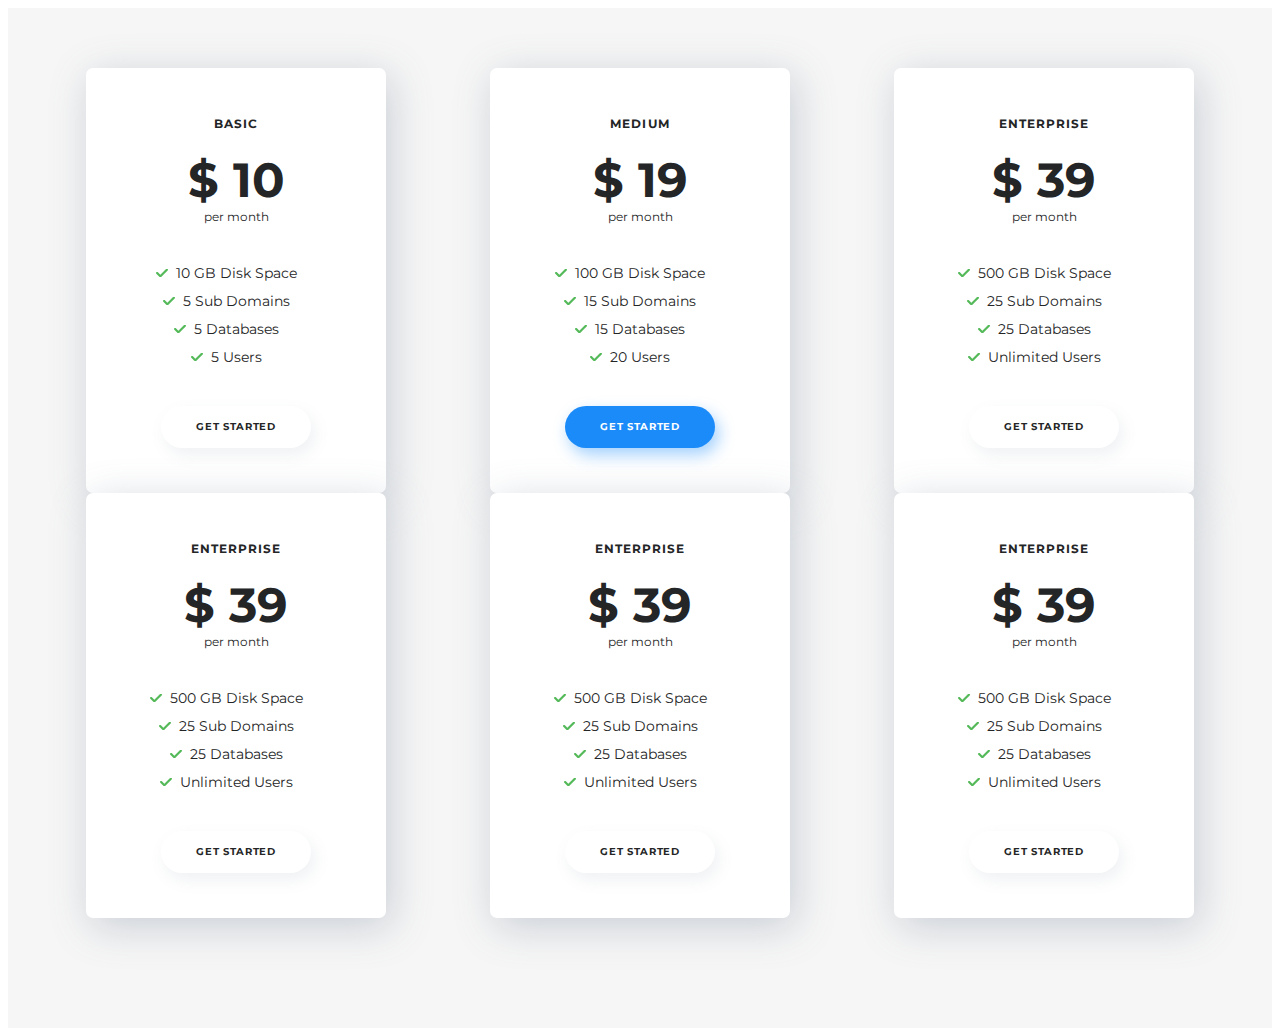
==== index.html @ 46572eea "Rename filc.html to index.html" ====
<!DOCTYPE html>
<html>
  <head>
    <!--the must have tags-->
    <meta charset="utf-8">
    <meta name="viewport" content="width=device-width">
    <!--the must have assets-->
    <link rel="stylesheet" href="https://maxcdn.bootstrapcdn.com/bootstrap/4.0.0-alpha.6/css/bootstrap.min.css" integrity="sha384-rwoIResjU2yc3z8GV/NPeZWAv56rSmLldC3R/AZzGRnGxQQKnKkoFVhFQhNUwEyJ" crossorigin="anonymous">
    <link rel="stylesheet" href="css/main.css">
    <script src="js/main.js" defer></script>
    <!--page title-->
    <title>Phoenix Startup UI Kit free version</title>
  </head>
  <body>
    <main class="page_wrapper">
      <!-- == START OF PRICES 02 ==-->
      <div class="prices prices--02">
        <div class="container-fluid">
           <div class="prices__items_box">
            <div class="prices__item prices__item--02 prices__item--accent--02">
              <h3 class="prices__item__title">basic</h3><span class="prices__item__price">$ 10</span><span class="prices__item__price_info">per month</span>
              <ul class="prices__item__features_list">
                <li class="prices__item__features_list__item">10 GB Disk Space</li>
                <li class="prices__item__features_list__item">5 Sub Domains</li>
                <li class="prices__item__features_list__item">5 Databases</li>
                <li class="prices__item__features_list__item">5 Users</li>
              </ul><a href="#" class="button button--white button--gray-shadow">get started</a>
            </div>
            <div class="prices__item prices__item--02 prices__item--accent--02">
              <h3 class="prices__item__title">medium</h3><span class="prices__item__price">$ 19</span><span class="prices__item__price_info">per month</span>
              <ul class="prices__item__features_list">
                <li class="prices__item__features_list__item">100 GB Disk Space</li>
                <li class="prices__item__features_list__item">15 Sub Domains</li>
                <li class="prices__item__features_list__item">15 Databases</li>
                <li class="prices__item__features_list__item">20 Users</li>
              </ul><a href="#" class="button button--blue button--blue-shadow">get started</a>
            </div>
            <div class="prices__item prices__item--02 prices__item--accent--02">
              <h3 class="prices__item__title">enterprise</h3><span class="prices__item__price">$ 39</span><span class="prices__item__price_info">per month</span>
              <ul class="prices__item__features_list">
                <li class="prices__item__features_list__item">500 GB Disk Space</li>
                <li class="prices__item__features_list__item">25 Sub Domains</li>
                <li class="prices__item__features_list__item">25 Databases</li>
                <li class="prices__item__features_list__item">Unlimited Users</li>
              </ul><a href="#" class="button button--white button--gray-shadow">get started</a>
            </div>

        <div class="prices__item prices__item--02 prices__item--accent--02">
              <h3 class="prices__item__title">enterprise</h3><span class="prices__item__price">$ 39</span><span class="prices__item__price_info">per month</span>
              <ul class="prices__item__features_list">
                <li class="prices__item__features_list__item">500 GB Disk Space</li>
                <li class="prices__item__features_list__item">25 Sub Domains</li>
                <li class="prices__item__features_list__item">25 Databases</li>
                <li class="prices__item__features_list__item">Unlimited Users</li>
              </ul><a href="#" class="button button--white button--gray-shadow">get started</a>
            </div>


                    <div class="prices__item prices__item--02 prices__item--accent--02">
              <h3 class="prices__item__title">enterprise</h3><span class="prices__item__price">$ 39</span><span class="prices__item__price_info">per month</span>
              <ul class="prices__item__features_list">
                <li class="prices__item__features_list__item">500 GB Disk Space</li>
                <li class="prices__item__features_list__item">25 Sub Domains</li>
                <li class="prices__item__features_list__item">25 Databases</li>
                <li class="prices__item__features_list__item">Unlimited Users</li>
              </ul><a href="#" class="button button--white button--gray-shadow">get started</a>
            </div>

                    <div class="prices__item prices__item--02 prices__item--accent--02">
              <h3 class="prices__item__title">enterprise</h3><span class="prices__item__price">$ 39</span><span class="prices__item__price_info">per month</span>
              <ul class="prices__item__features_list">
                <li class="prices__item__features_list__item">500 GB Disk Space</li>
                <li class="prices__item__features_list__item">25 Sub Domains</li>
                <li class="prices__item__features_list__item">25 Databases</li>
                <li class="prices__item__features_list__item">Unlimited Users</li>
              </ul><a href="#" class="button button--white button--gray-shadow">get started</a>
            </div>

          </div>
        </div>
      </div>
      <!-- == END OF PRICES 02 ==-->
      <!-- ===== END OF: FREE VERSION COMPONENTS-->
      <!-- == START OF COVER COMPONENTS ==-->
      <!--include components/covers/01-->
      <!--include components/covers/02-->
      <!--include components/covers/03-->
      <!--include components/covers/05-->
      <!--include components/covers/06-->
      <!--include components/covers/07-->
      <!--include components/covers/08-->
      <!--include components/covers/09-->
      <!--include components/covers/11-->
      <!--include components/covers/12-->
      <!--include components/covers/13-->
      <!--include components/covers/14-->
      <!--include components/covers/15-->
      <!--include components/covers/17-->
      <!--include components/covers/18-->
      <!--include components/covers/19-->
      <!--include components/covers/20-->
      <!--include components/covers/21
      // == END OF COVER COMPONENTS ==
      // ____________________________
      // == START OF call_to_action COMPONENTS ==
      -->
      <!--include components/call_to_actions/01-->
      <!--include components/call_to_actions/02-->
      <!--include components/call_to_actions/03-->
      <!--include components/call_to_actions/04-->
      <!--include components/call_to_actions/05-->
      <!--include components/call_to_actions/06-->
      <!--include components/call_to_actions/08-->
      <!--include components/call_to_actions/09-->
      <!--include components/call_to_actions/10-->
      <!--include components/call_to_actions/11-->
      <!--include components/call_to_actions/12-->
      <!--include components/call_to_actions/13-->
      <!--include components/call_to_actions/14-->
      <!--include components/call_to_actions/15-->
      <!--include components/call_to_actions/16-->
      <!--include components/call_to_actions/17-->
      <!--include components/call_to_actions/18-->
      <!-- == END OF call_to_action COMPONENTS ==-->
      <!-- ____________________________-->
      <!-- == START OF FEATURES COMPONENTS ==-->
      <!--include components/features/01-->
      <!--include components/features/02-->
      <!--include components/features/03-->
      <!--include components/features/04-->
      <!--include components/features/05-->
      <!--include components/features/07-->
      <!--include components/features/08-->
      <!--include components/features/09-->
      <!--include components/features/10-->
      <!--include components/features/11-->
      <!--include components/features/12-->
      <!-- == END OF FEATURES COMPONENTS ==-->
      <!-- ____________________________-->
      <!-- == START OF PARTNERS COMPONENTS ==-->
      <!--include components/partners/01/-->
      <!--include components/partners/02-->
      <!--include components/partners/03-->
      <!-- == END OF PARTNERS COMPONENTS ==-->
      <!-- ____________________________-->
      <!-- == START OF COUNTERS COMPONENTS ==-->
      <!--include components/counters/01-->
      <!--include components/counters/02-->
      <!--include components/counters/03-->
      <!-- == END OF COUNTERS COMPONENTS ==-->
      <!-- ____________________________-->
      <!-- == START OF TESTIMONIALS COMPONENTS ==-->
      <!--include components/testimonials/01-->
      <!--include components/testimonials/02-->
      <!--include components/testimonials/03-->
      <!--include components/testimonials/04-->
      <!--include components/testimonials/05-->
      <!--include components/testimonials/06-->
      <!-- == END OF TESTIMONIALS COMPONENTS ==-->
      <!-- ____________________________-->
      <!-- == START OF ABOUT COMPONENTS ==-->
      <!--include components/about/01-->
      <!--include components/about/02-->
      <!--include components/about/03-->
      <!--include components/about/04-->
      <!--include components/about/05-->
      <!--include components/about/06-->
      <!--include components/about/07-->
      <!--include components/about/08-->
      <!-- == END OF ABOUT COMPONENTS ==-->
      <!-- ____________________________-->
      <!-- == START OF CONTENTS COMPONENTS ==-->
      <!--include components/contents/01-->
      <!--include components/contents/02-->
      <!--include components/contents/03-->
      <!--include components/contents/04-->
      <!--include components/contents/05-->
      <!-- == END OF CONTENTS COMPONENTS ==-->
      <!-- ____________________________-->
      <!-- == START OF TEAM COMPONENTS ==-->
      <!--include components/team/01-->
      <!--include components/team/02-->
      <!--include components/team/03-->
      <!-- == END OF TEAM COMPONENTS ==-->
      <!-- ____________________________-->
      <!-- == START OF WORKS COMPONENTS ==-->
      <!--include components/works/01-->
      <!--include components/works/02-->
      <!--include components/works/03-->
      <!--include components/works/04-->
      <!-- == END OF WORKS COMPONENTS ==-->
      <!-- ____________________________-->
      <!-- == START OF FOOTERS COMPONENTS ==-->
      <!--include components/footers/01-->
      <!--include components/footers/02-->
      <!--include components/footers/03-->
      <!--include components/footers/04-->
      <!--include components/footers/06-->
      <!--include components/footers/07-->
      <!-- == END OF FOOTERS COMPONENTS ==-->
      <!-- ____________________________-->
      <!-- == START OF PRICE PLANS COMPONENTS ==-->
      <!--include components/prices/01-->
      <!--include components/prices/03-->
      <!--include components/prices/04-->
      <!-- == END OF PRICE PLANS COMPONENTS ==-->
      <!-- ____________________________-->
      <!-- == START OF VIDEO POPUP COMPONENT ==-->
      <!-- == START OF VIDEO POPUP ==-->
      <div data-popup-name="video" class="popup popup--video js-popup">
        <button title="close" class="popup__close_btn js-close-all-popups"></button>
        <iframe src="https://www.youtube.com/embed/9ZfN87gSjvI" frameborder="0" allowfullscreen class="popup__video_frame"></iframe>
      </div>
      <!-- == END OF VIDEO POPUP ==-->
      <!-- == END OF VIDEO POPUP COMPONENT ==-->
      <!-- ____________________________-->
      <!-- Never miss free updates and get new breathtaking components first!-->
      <!-- https://twitter.com/ui_market-->
      <!-- Feel free to ask any questions: hello@ui-market.com-->
    </main>
  </body>
  <div class="js-overlay js-close-navigation js-close-menu overlay"></div>
</html>
---- css/main.css ----
/*== START OF PHOENIX CSS ==*/
@font-face {
  font-family: 'Montserrat';
  font-weight: 300;
  src: url("../fonts/montserrat/Montserrat-Light.otf");
  /* IE9 Compat Modes */ }

* {
  -webkit-box-sizing: border-box;
  -moz-box-sizing: border-box;
  box-sizing: border-box;
  font-weight: 400; }

html {
  height: 100%; }

body {
  height: 100%;
  font-family: Helvetica, Arial, sans-serif;
  color: #242526;
  font-weight: 400; }
  .wf-montserrat-n4-active body {
    font-family: Montserrat, Helvetica, Arial, sans-serif; }
  body.state-fixed {
    overflow: hidden; }

a, a:hover, a:focus {
  color: inherit; }

button {
  padding: 0;
  margin: 0;
  border: none;
  background: none; }

button:focus,
input:focus,
textarea:focus {
  outline: none; }

.input {
  border: none;
  height: 42px;
  padding-left: 15px;
  margin-top: 5px;
  -webkit-border-radius: 4px;
  -moz-border-radius: 4px;
  border-radius: 4px;
  font-weight: 400;
  font-size: 11px;
  color: white; }
  .wf-montserrat-n4-active .input {
    font-family: Montserrat, Helvetica, Arial, sans-serif; }
  .input::-webkit-input-placeholder {
    font-weight: 400;
    font-size: 11px;
    color: white;
    -webkit-transition: opacity 0.3s ease, text-indent 0.3s ease;
    transition: opacity 0.3s ease, text-indent 0.3s ease; }
    .wf-montserrat-n4-active .input::-webkit-input-placeholder {
      font-family: Montserrat, Helvetica, Arial, sans-serif; }
  .input:-moz-placeholder {
    font-weight: 400;
    font-size: 11px;
    color: white;
    -moz-transition: opacity 0.3s ease, text-indent 0.3s ease;
    transition: opacity 0.3s ease, text-indent 0.3s ease; }
    .wf-montserrat-n4-active .input:-moz-placeholder {
      font-family: Montserrat, Helvetica, Arial, sans-serif; }
  .input::-moz-placeholder {
    font-weight: 400;
    font-size: 11px;
    color: white;
    -moz-transition: opacity 0.3s ease, text-indent 0.3s ease;
    transition: opacity 0.3s ease, text-indent 0.3s ease; }
    .wf-montserrat-n4-active .input::-moz-placeholder {
      font-family: Montserrat, Helvetica, Arial, sans-serif; }
  .input:-ms-input-placeholder {
    font-weight: 400;
    font-size: 11px;
    color: white;
    transition: opacity 0.3s ease, text-indent 0.3s ease; }
    .wf-montserrat-n4-active .input:-ms-input-placeholder {
      font-family: Montserrat, Helvetica, Arial, sans-serif; }
  .input:focus::-webkit-input-placeholder {
    text-indent: 3%;
    opacity: 0; }
  .input:focus:-moz-placeholder {
    text-indent: 3%;
    opacity: 0; }
  .input:focus::-moz-placeholder {
    text-indent: 3%;
    opacity: 0; }
  .input:focus:-ms-input-placeholder {
    text-indent: 3%;
    opacity: 0; }
  .input--small {
    height: 32px; }
  .input--gray-border {
    border: 1px solid rgba(188, 198, 208, 0.2); }
  .input--black-placeholder, .input--white, .input--snow {
    color: #242526; }
    .input--black-placeholder::-webkit-input-placeholder, .input--white::-webkit-input-placeholder, .input--snow::-webkit-input-placeholder {
      color: #242526; }
    .input--black-placeholder:-moz-placeholder, .input--white:-moz-placeholder, .input--snow:-moz-placeholder {
      color: #242526; }
    .input--black-placeholder::-moz-placeholder, .input--white::-moz-placeholder, .input--snow::-moz-placeholder {
      color: #242526; }
    .input--black-placeholder:-ms-input-placeholder, .input--white:-ms-input-placeholder, .input--snow:-ms-input-placeholder {
      color: #242526; }
  .input--black {
    background-color: rgba(36, 37, 38, 0.3); }
  .input--dark {
    background-color: rgba(36, 37, 38, 0.6); }
  .input--death {
    background-color: rgba(0, 0, 0, 0.7); }
  .input--gray {
    background-color: rgba(182, 193, 204, 0.2); }
  .input--light {
    background-color: rgba(116, 116, 116, 0.1); }
  .input--white {
    background-color: white; }
  .input--snow {
    background-color: rgba(255, 255, 255, 0.6); }

.button {
  font-weight: 700;
  display: inline-block;
  min-width: 150px;
  padding: 0 10px;
  height: 42px;
  line-height: 42px;
  -webkit-border-radius: 42px;
  -moz-border-radius: 42px;
  border-radius: 42px;
  font-size: 10px;
  letter-spacing: 0.065em;
  text-transform: uppercase;
  cursor: pointer;
  text-align: center;
  -webkit-transition: all 0.3s ease;
  -moz-transition: all 0.3s ease;
  -o-transition: all 0.3s ease;
  transition: all 0.3s ease; }
  .button {
    text-decoration: none; }
  .button:hover {
    color: inherit; }
  .wf-montserrat-n7-active .button {
    font-family: Montserrat, Helvetica, Arial, sans-serif; }
  .button:hover, .button:focus, .button:active, .button:visited {
    text-decoration: none; }
  .button--gray {
    background-color: #f6f6f6; }
  .button--black {
    background-color: #242526;
    color: white; }
    .button--black:hover, .button--black:focus, .button--black:active, .button--black:visited {
      color: white; }
    .button--black:hover {
      background-color: rgba(36, 37, 38, 0.8); }
  .button--white {
    background-color: white; }
    .button--white:hover {
      background-color: #1b8bf9;
      color: white; }
  .button--blue {
    background-color: #1b8bf9;
    color: white; }
    .button--blue:hover, .button--blue:focus, .button--blue:active, .button--blue:visited {
      color: white; }
    .button--blue:hover {
      background-color: rgba(27, 139, 249, 0.8); }
  .button--border-black {
    border: 1px solid #242526;
    color: #242526; }
    .button--border-black:hover {
      background-color: #242526;
      color: white; }
  .button--border-white {
    border: 1px solid white;
    color: white; }
    .button--border-white:hover, .button--border-white:focus, .button--border-white:active, .button--border-white:visited {
      color: white; }
    .button--border-white:hover {
      background-color: white;
      color: #242526; }
  .button--border-blue {
    border: 1px solid #1b8bf9; }
    .button--border-blue:hover {
      background-color: #1b8bf9;
      color: white; }
  .button--border-fat {
    border-width: 2px;
    line-height: 40px; }
  .button--icon-apple, .button--icon-apple--black {
    padding-left: 25px;
    position: relative; }
    .button--icon-apple:before, .button--icon-apple--black:before, .button--icon-apple:after, .button--icon-apple--black:after {
      content: "";
      position: absolute;
      left: 22px;
      bottom: 0;
      top: 0;
      margin: auto;
      width: 13px;
      height: 16px;
      -webkit-transition: opacity .4s ease;
      -moz-transition: opacity .4s ease;
      -o-transition: opacity .4s ease;
      transition: opacity .4s ease; }
    .button--icon-apple:before, .button--icon-apple--black:before {
      background: url([data-uri]) no-repeat center/13px 16px; }
    .button--icon-apple:after, .button--icon-apple--black:after {
      background: url([data-uri]) no-repeat center/13px 16px; }
    .button--icon-apple:after, .button--icon-apple--black:after {
      opacity: 0; }
    .button--icon-apple.button--border-white:hover:before, .button--border-white.button--icon-apple--black:hover:before, .button--icon-apple.button--white:hover:before, .button--white.button--icon-apple--black:hover:before {
      opacity: 0; }
    .button--icon-apple.button--border-white:hover:after, .button--border-white.button--icon-apple--black:hover:after, .button--icon-apple.button--white:hover:after, .button--white.button--icon-apple--black:hover:after {
      opacity: 1; }
  .button--icon-apple--black:before {
    background: url([data-uri]) no-repeat center/13px 16px; }
  .button--icon-apple--black:after {
    background: url([data-uri]) no-repeat center/13px 16px; }
  .button--blue-shadow {
    -webkit-box-shadow: 4px 6.9px 16px rgba(27, 139, 249, 0.4);
    -moz-box-shadow: 4px 6.9px 16px rgba(27, 139, 249, 0.4);
    box-shadow: 4px 6.9px 16px rgba(27, 139, 249, 0.4); }
    .button--blue-shadow:hover {
      -webkit-box-shadow: 4px 6.9px 16px rgba(27, 139, 249, 0.6);
      -moz-box-shadow: 4px 6.9px 16px rgba(27, 139, 249, 0.6);
      box-shadow: 4px 6.9px 16px rgba(27, 139, 249, 0.6); }
  .button--gray-shadow {
    -webkit-box-shadow: 4px 6.9px 16px rgba(99, 117, 138, 0.1);
    -moz-box-shadow: 4px 6.9px 16px rgba(99, 117, 138, 0.1);
    box-shadow: 4px 6.9px 16px rgba(99, 117, 138, 0.1); }
    .button--gray-shadow:hover {
      -webkit-box-shadow: 4px 6.9px 16px rgba(99, 117, 138, 0.3);
      -moz-box-shadow: 4px 6.9px 16px rgba(99, 117, 138, 0.3);
      box-shadow: 4px 6.9px 16px rgba(99, 117, 138, 0.3); }
  .button--black-shadow {
    -webkit-box-shadow: 4px 6.9px 16px rgba(0, 0, 0, 0.2);
    -moz-box-shadow: 4px 6.9px 16px rgba(0, 0, 0, 0.2);
    box-shadow: 4px 6.9px 16px rgba(0, 0, 0, 0.2); }
    .button--black-shadow:hover {
      -webkit-box-shadow: 4px 6.9px 16px rgba(0, 0, 0, 0.35);
      -moz-box-shadow: 4px 6.9px 16px rgba(0, 0, 0, 0.35);
      box-shadow: 4px 6.9px 16px rgba(0, 0, 0, 0.35); }
  .button--dark-shadow {
    -webkit-box-shadow: 2px 3.5px 20px rgba(50, 65, 87, 0.8);
    -moz-box-shadow: 2px 3.5px 20px rgba(50, 65, 87, 0.8);
    box-shadow: 2px 3.5px 20px rgba(50, 65, 87, 0.8); }
    .button--dark-shadow:hover {
      -webkit-box-shadow: 2px 3.5px 20px rgba(50, 65, 87, 0.9);
      -moz-box-shadow: 2px 3.5px 20px rgba(50, 65, 87, 0.9);
      box-shadow: 2px 3.5px 20px rgba(50, 65, 87, 0.9); }
  .button--small-radius {
    -webkit-border-radius: 4px;
    -moz-border-radius: 4px;
    border-radius: 4px; }
  .button--small {
    height: 34px;
    line-height: 31px;
    min-width: 124px;
    font-size: 12px; }
  .button--extra-small {
    height: 20px;
    line-height: 20px;
    min-width: 60px;
    font-size: 9px; }
  .button--round {
    -webkit-border-radius: 50%;
    -moz-border-radius: 50%;
    border-radius: 50%;
    height: 42px;
    width: 42px;
    min-width: 42px; }
  .button--arrow-down {
    position: relative; }
    .button--arrow-down:hover {
      -webkit-transform: translateY(3px);
      -moz-transform: translateY(3px);
      -ms-transform: translateY(3px);
      -o-transform: translateY(3px);
      transform: translateY(3px); }
    .button--arrow-down:before {
      content: "";
      position: absolute;
      left: 0;
      right: 0;
      bottom: 0;
      top: 0;
      margin: auto;
      width: 14px;
      height: 8px;
      background: url([data-uri]) no-repeat center/100% auto; }
    .button--arrow-down.button--white:before {
      background: url([data-uri]) no-repeat center/100% auto; }
    .button--arrow-down.button--white:hover {
      background-color: white; }
  .button--play-icon {
    position: relative; }
    .button--play-icon:before {
      content: "";
      position: absolute;
      left: 6px;
      right: 0;
      bottom: 0;
      top: 0;
      margin: auto;
      width: 21px;
      height: 26px;
      background: url([data-uri]) no-repeat center/100% auto; }

.button--store {
  display: inline-block;
  margin: 0 10px;
  width: 135px; }

.button__image {
  width: 100%; }

.dropdown {
  position: absolute;
  z-index: 999;
  padding: 4px 0;
  background-color: white;
  -webkit-transform: scale(0);
  -moz-transform: scale(0);
  -ms-transform: scale(0);
  -o-transform: scale(0);
  transform: scale(0);
  opacity: 0;
  -webkit-transform-origin: left top;
  -moz-transform-origin: left top;
  -ms-transform-origin: left top;
  -o-transform-origin: left top;
  transform-origin: left top;
  -webkit-transition: -webkit-transform 0.4s cubic-bezier(0.25, 0.8, 0.25, 1);
  -moz-transition: -moz-transform 0.4s cubic-bezier(0.25, 0.8, 0.25, 1);
  -o-transition: -o-transform 0.4s cubic-bezier(0.25, 0.8, 0.25, 1);
  transition: transform 0.4s cubic-bezier(0.25, 0.8, 0.25, 1); }
  .dropdown.state-visible {
    opacity: 1;
    -webkit-transform: scale(1);
    -moz-transform: scale(1);
    -ms-transform: scale(1);
    -o-transform: scale(1);
    transform: scale(1); }
  .dropdown--border-black {
    border: 1px solid #242526; }

.dropdown__list {
  padding: 0;
  margin: 0;
  list-style: none;
  opacity: 0;
  -webkit-transition: all .4s .2s ease;
  -moz-transition: all .4s .2s ease;
  -o-transition: all .4s .2s ease;
  transition: all .4s .2s ease; }
  .state-visible .dropdown__list {
    opacity: 1; }

.dropdown__item {
  height: 40px;
  line-height: 40px; }

.dropdown__btn {
  position: relative;
  display: block;
  width: 100%;
  height: 100%;
  -webkit-transition: background-color 0.4s cubic-bezier(0.25, 0.8, 0.25, 1);
  -moz-transition: background-color 0.4s cubic-bezier(0.25, 0.8, 0.25, 1);
  -o-transition: background-color 0.4s cubic-bezier(0.25, 0.8, 0.25, 1);
  transition: background-color 0.4s cubic-bezier(0.25, 0.8, 0.25, 1); }
  .dropdown__btn:hover {
    background-color: #eee; }
  .dropdown__btn.state-active:before {
    content: "";
    position: absolute;
    left: 15px;
    top: 0;
    bottom: 0;
    margin: auto;
    height: 4px;
    width: 4px;
    -webkit-border-radius: 50%;
    -moz-border-radius: 50%;
    border-radius: 50%; }

.dropdown__item_text {
  float: left;
  position: relative;
  z-index: 1;
  width: 100%;
  padding: 0 20px;
  font-size: 10px;
  font-weight: 700;
  text-transform: uppercase;
  text-align: left; }
  .dropdown__item_text:before {
    content: "";
    position: absolute;
    left: 13px;
    bottom: 0;
    top: 0;
    height: 16px;
    width: 16px;
    margin: auto; }

.social {
  padding: 0;
  margin: 0;
  list-style: none; }

.social__item {
  display: inline-block; }
  .social__item--equal_margin {
    margin-left: 7.5px;
    margin-right: 7.5px; }
  .social__item--left_margin {
    margin-left: 15px; }
    .social__item--left_margin:first-child {
      margin-left: 0; }

.social__link {
  display: inline-block;
  position: relative;
  vertical-align: middle; }
  .social__link:before {
    content: "";
    position: absolute;
    left: 0;
    right: 0;
    bottom: 0;
    top: 0; }
  .social__link--twitter, .social__link--twitter--black {
    width: 14px;
    height: 12px; }
    .social__link--twitter:before, .social__link--twitter--black:before {
      background: url([data-uri]) no-repeat center/14px 12px; }
  .social__link--twitter--black:before {
    background: url([data-uri]) no-repeat center/14px 12px; }
  .social__link--facebook, .social__link--facebook--black {
    width: 6px;
    height: 12px; }
    .social__link--facebook:before, .social__link--facebook--black:before {
      background: url([data-uri]) no-repeat center/6px 12px; }
  .social__link--facebook--black:before {
    background: url([data-uri]) no-repeat center/6px 12px; }
  .social__link--g_plus, .social__link--g_plus--black {
    width: 16px;
    height: 10px; }
    .social__link--g_plus:before, .social__link--g_plus--black:before {
      background: url([data-uri]) no-repeat center/16px 10px; }
  .social__link--g_plus--black:before {
    background: url([data-uri]) no-repeat center/16px 10px; }
  .social__link--tumblr, .social__link--tumblr--black {
    width: 6px;
    height: 10px; }
    .social__link--tumblr:before, .social__link--tumblr--black:before {
      background: url([data-uri]) no-repeat center/6px 10px; }
  .social__link--tumblr--black:before {
    background: url([data-uri]) no-repeat center/6px 10px; }
  .social__link--pinterest, .social__link--pinterest--black {
    width: 9px;
    height: 11px; }
    .social__link--pinterest:before, .social__link--pinterest--black:before {
      background: url([data-uri]) no-repeat center/9px 11px; }
  .social__link--pinterest--black:before {
    background: url([data-uri]) no-repeat center/9px 11px; }
  .social__link--linkedin, .social__link--linkedin--black {
    width: 11px;
    height: 10px; }
    .social__link--linkedin:before, .social__link--linkedin--black:before {
      background: url([data-uri]) no-repeat center/11px 10px; }
  .social__link--linkedin--black:before {
    background: url([data-uri]) no-repeat center/11px 10px; }
  .social__link--behance, .social__link--behance--black {
    width: 13px;
    height: 11px; }
    .social__link--behance:before, .social__link--behance--black:before {
      background: url([data-uri]) no-repeat center/13px 11px; }
  .social__link--behance--black:before {
    background: url([data-uri]) no-repeat center/13px 11px; }
  .social__link--dribbble, .social__link--dribbble--black {
    width: 13px;
    height: 13px; }
    .social__link--dribbble:before, .social__link--dribbble--black:before {
      background: url([data-uri]) no-repeat center/13px 13px; }
  .social__link--dribbble--black:before {
    background: url([data-uri]) no-repeat center/13px 13px; }
  .social__link--rounded {
    height: 36px;
    width: 36px;
    line-height: 36px;
    border: white 1px solid;
    -webkit-border-radius: 50%;
    -moz-border-radius: 50%;
    border-radius: 50%;
    -webkit-transition: opacity .4s ease;
    -moz-transition: opacity .4s ease;
    -o-transition: opacity .4s ease;
    transition: opacity .4s ease;
    opacity: 0.7; }
    .social__link--rounded:hover {
      opacity: 1; }

.overlay {
  height: 0;
  opacity: 0;
  position: fixed;
  left: 0;
  right: 0;
  bottom: 0;
  top: 0;
  z-index: 100;
  background-color: rgba(36, 37, 38, 0.6);
  -webkit-transition: opacity 0.3s ease;
  -moz-transition: opacity 0.3s ease;
  -o-transition: opacity 0.3s ease;
  transition: opacity 0.3s ease;
  cursor: pointer; }
  .overlay.state-visible {
    opacity: 1;
    height: 100%; }

.menu {
  position: fixed;
  overflow: auto;
  right: -100%;
  top: 0;
  z-index: 300;
  width: 30%;
  height: 100%;
  min-width: 320px;
  padding-bottom: 30px;
  background-color: #1b8bf9;
  -webkit-transition: right 0.7s ease;
  -moz-transition: right 0.7s ease;
  -o-transition: right 0.7s ease;
  transition: right 0.7s ease; }
  .menu.state-opened {
    right: 0; }
  @media (max-width: 500px) {
    .menu {
      -webkit-transition-duration: 0.4s;
      -moz-transition-duration: 0.4s;
      -o-transition-duration: 0.4s;
      transition-duration: 0.4s; } }

.menu__box {
  padding-left: 50px;
  padding-right: 50px; }
  @media (max-width: 500px) {
    .menu__box {
      margin-top: 40px;
      padding-left: 15px;
      padding-right: 15px; } }
  @media (min-width: 501px) {
    .menu__box {
      position: absolute;
      left: 0;
      top: 50%;
      -webkit-transform: translateY(-50%);
      -moz-transform: translateY(-50%);
      -ms-transform: translateY(-50%);
      -o-transform: translateY(-50%);
      transform: translateY(-50%); } }

.menu__closer {
  font-weight: 400;
  position: absolute;
  z-index: 1;
  top: 50px;
  margin: 0 0 0 50px;
  padding-left: 30px;
  color: white;
  font-size: 14px; }
  .wf-montserrat-n4-active .menu__closer {
    font-family: Montserrat, Helvetica, Arial, sans-serif; }
  .menu__closer:before {
    content: "";
    position: absolute;
    left: 0;
    bottom: 0;
    top: 0;
    width: 15px;
    background: url([data-uri]) no-repeat center/100% auto; }
  @media (max-width: 1600px) {
    .menu__closer {
      right: 15px; } }
  @media (max-width: 500px) {
    .menu__closer {
      top: 40px; } }

.menu__title {
  font-weight: 700;
  margin: 0 0 20px;
  color: white;
  letter-spacing: 0.085em;
  text-transform: uppercase;
  font-size: 10px; }
  .wf-montserrat-n7-active .menu__title {
    font-family: Montserrat, Helvetica, Arial, sans-serif; }

.menu__list {
  padding: 0;
  margin: 0;
  list-style: none;
  display: inline-block;
  margin-left: 0;
  margin-bottom: 44px;
  padding-bottom: 20px;
  border-bottom: 2px solid white; }
  .menu__list:after {
    content: " ";
    /* Older browser do not support empty content */
    visibility: hidden;
    display: block;
    height: 0;
    clear: both; }
  @media (max-width: 992px) {
    .menu__list {
      display: block; } }

.menu__item {
  margin-bottom: 20px; }

.menu__link,
.menu__phone_link {
  font-weight: 700;
  font-size: 20px;
  letter-spacing: 0.05em; }
  .wf-montserrat-n7-active .menu__link, .wf-montserrat-n7-active
  .menu__phone_link {
    font-family: Montserrat, Helvetica, Arial, sans-serif; }
  .menu__link, .menu__link:hover, .menu__link:focus,
  .menu__phone_link,
  .menu__phone_link:hover,
  .menu__phone_link:focus {
    color: white;
    text-decoration: none; }

.menu__phone_link {
  display: block;
  margin: 0 0 50px 0;
  padding-left: 30px;
  position: relative; }
  .menu__phone_link:before {
    content: "";
    position: absolute;
    left: 0;
    bottom: 0;
    top: 0;
    width: 20px;
    background: url([data-uri]) no-repeat center/100% auto; }

.menu__about_text {
  font-weight: 400;
  font-size: 13px;
  color: rgba(255, 255, 255, 0.65);
  line-height: 1.4;
  width: 80%; }
  .wf-montserrat-n4-active .menu__about_text {
    font-family: Montserrat, Helvetica, Arial, sans-serif; }

.menu--02--desktop {
  position: fixed;
  left: 0;
  right: 0;
  bottom: 0;
  top: 0;
  -webkit-transform: translateY(-100%);
  -moz-transform: translateY(-100%);
  -ms-transform: translateY(-100%);
  -o-transform: translateY(-100%);
  transform: translateY(-100%);
  opacity: 0;
  width: 100%;
  text-align: center;
  -webkit-transition: all .4s ease;
  -moz-transition: all .4s ease;
  -o-transition: all .4s ease;
  transition: all .4s ease; }
  .menu--02--desktop.state-opened {
    -webkit-transform: none;
    -moz-transform: none;
    -ms-transform: none;
    -o-transform: none;
    transform: none;
    opacity: 1; }

.menu__list--02--desktop {
  padding: 0;
  margin: 0;
  list-style: none;
  position: absolute;
  left: 0;
  right: 0;
  top: 50%;
  -webkit-transform: translateY(-50%);
  -moz-transform: translateY(-50%);
  -ms-transform: translateY(-50%);
  -o-transform: translateY(-50%);
  transform: translateY(-50%);
  margin: auto; }

.menu__item--02--desktop {
  opacity: 0;
  margin-bottom: 13px;
  -webkit-transform: translateY(-5px);
  -moz-transform: translateY(-5px);
  -ms-transform: translateY(-5px);
  -o-transform: translateY(-5px);
  transform: translateY(-5px);
  -webkit-transition: all .4s .4s ease-out;
  -moz-transition: all .4s .4s ease-out;
  -o-transition: all .4s .4s ease-out;
  transition: all .4s .4s ease-out; }
  .menu__item--02--desktop:last-child {
    margin-bottom: 0; }
  .menu__item--02--desktop:nth-child(1) {
    -webkit-transition-delay: 0ms;
    -moz-transition-delay: 0ms;
    -o-transition-delay: 0ms;
    transition-delay: 0ms; }
  .menu__item--02--desktop:nth-child(2) {
    -webkit-transition-delay: 100ms;
    -moz-transition-delay: 100ms;
    -o-transition-delay: 100ms;
    transition-delay: 100ms; }
  .menu__item--02--desktop:nth-child(3) {
    -webkit-transition-delay: 200ms;
    -moz-transition-delay: 200ms;
    -o-transition-delay: 200ms;
    transition-delay: 200ms; }
  .menu__item--02--desktop:nth-child(4) {
    -webkit-transition-delay: 300ms;
    -moz-transition-delay: 300ms;
    -o-transition-delay: 300ms;
    transition-delay: 300ms; }
  .menu__item--02--desktop:nth-child(5) {
    -webkit-transition-delay: 400ms;
    -moz-transition-delay: 400ms;
    -o-transition-delay: 400ms;
    transition-delay: 400ms; }
  .menu__item--02--desktop:nth-child(6) {
    -webkit-transition-delay: 500ms;
    -moz-transition-delay: 500ms;
    -o-transition-delay: 500ms;
    transition-delay: 500ms; }
  .menu__item--02--desktop:nth-child(7) {
    -webkit-transition-delay: 600ms;
    -moz-transition-delay: 600ms;
    -o-transition-delay: 600ms;
    transition-delay: 600ms; }
  .menu__item--02--desktop:nth-child(8) {
    -webkit-transition-delay: 700ms;
    -moz-transition-delay: 700ms;
    -o-transition-delay: 700ms;
    transition-delay: 700ms; }
  .menu__item--02--desktop:nth-child(9) {
    -webkit-transition-delay: 800ms;
    -moz-transition-delay: 800ms;
    -o-transition-delay: 800ms;
    transition-delay: 800ms; }
  .menu__item--02--desktop:nth-child(10) {
    -webkit-transition-delay: 900ms;
    -moz-transition-delay: 900ms;
    -o-transition-delay: 900ms;
    transition-delay: 900ms; }
  .menu__item--02--desktop:nth-child(11) {
    -webkit-transition-delay: 1000ms;
    -moz-transition-delay: 1000ms;
    -o-transition-delay: 1000ms;
    transition-delay: 1000ms; }
  .menu__item--02--desktop:nth-child(12) {
    -webkit-transition-delay: 1100ms;
    -moz-transition-delay: 1100ms;
    -o-transition-delay: 1100ms;
    transition-delay: 1100ms; }
  .menu__item--02--desktop:nth-child(13) {
    -webkit-transition-delay: 1200ms;
    -moz-transition-delay: 1200ms;
    -o-transition-delay: 1200ms;
    transition-delay: 1200ms; }
  .menu__item--02--desktop:nth-child(14) {
    -webkit-transition-delay: 1300ms;
    -moz-transition-delay: 1300ms;
    -o-transition-delay: 1300ms;
    transition-delay: 1300ms; }
  .menu__item--02--desktop:nth-child(15) {
    -webkit-transition-delay: 1400ms;
    -moz-transition-delay: 1400ms;
    -o-transition-delay: 1400ms;
    transition-delay: 1400ms; }
  .menu__item--02--desktop:nth-child(16) {
    -webkit-transition-delay: 1500ms;
    -moz-transition-delay: 1500ms;
    -o-transition-delay: 1500ms;
    transition-delay: 1500ms; }
  .menu__item--02--desktop:nth-child(17) {
    -webkit-transition-delay: 1600ms;
    -moz-transition-delay: 1600ms;
    -o-transition-delay: 1600ms;
    transition-delay: 1600ms; }
  .menu__item--02--desktop:nth-child(18) {
    -webkit-transition-delay: 1700ms;
    -moz-transition-delay: 1700ms;
    -o-transition-delay: 1700ms;
    transition-delay: 1700ms; }
  .menu__item--02--desktop:nth-child(19) {
    -webkit-transition-delay: 1800ms;
    -moz-transition-delay: 1800ms;
    -o-transition-delay: 1800ms;
    transition-delay: 1800ms; }
  .menu__item--02--desktop:nth-child(20) {
    -webkit-transition-delay: 1900ms;
    -moz-transition-delay: 1900ms;
    -o-transition-delay: 1900ms;
    transition-delay: 1900ms; }
  .state-opened .menu__item--02--desktop {
    opacity: 1;
    -webkit-transform: none;
    -moz-transform: none;
    -ms-transform: none;
    -o-transform: none;
    transform: none; }

.menu__link--02--desktop {
  font-weight: 700;
  position: relative;
  display: inline-block;
  font-size: 24px;
  color: white;
  text-transform: uppercase;
  letter-spacing: 0.25em; }
  .wf-montserrat-n7-active .menu__link--02--desktop {
    font-family: Montserrat, Helvetica, Arial, sans-serif; }
  .menu__link--02--desktop:hover, .menu__link--02--desktop:focus, .menu__link--02--desktop:active, .menu__link--02--desktop:visited {
    text-decoration: none;
    color: white; }
  @media (max-width: 500px) {
    .menu__link--02--desktop {
      font-size: 15px; } }
  .menu__link--02--desktop:before, .menu__link--02--desktop:after {
    content: "";
    position: absolute;
    opacity: 0;
    top: 50%;
    -webkit-transform: translateY(-50%);
    -moz-transform: translateY(-50%);
    -ms-transform: translateY(-50%);
    -o-transform: translateY(-50%);
    transform: translateY(-50%);
    height: 3px;
    width: 26px;
    background-color: white;
    -webkit-transition: all .4s ease;
    -moz-transition: all .4s ease;
    -o-transition: all .4s ease;
    transition: all .4s ease; }
  .menu__link--02--desktop:before {
    left: -52px; }
  .menu__link--02--desktop:after {
    right: -52px; }
  .menu__link--02--desktop.state-active:before, .menu__link--02--desktop.state-active:after, .menu__link--02--desktop:hover:before, .menu__link--02--desktop:hover:after {
    opacity: 1; }

.menu__footer--02--desktop {
  position: absolute;
  left: 15px;
  right: 15px;
  bottom: 0; }

.menu__footer_left_box--02--desktop {
  float: left; }

.menu__footer_text--02--desktop {
  font-weight: 400;
  font-size: 12px;
  color: white; }
  .wf-montserrat-n4-active .menu__footer_text--02--desktop {
    font-family: Montserrat, Helvetica, Arial, sans-serif; }
  @media (max-width: 500px) {
    .menu__footer_text--02--desktop {
      font-size: 8px; } }

.menu__footer_right_box--02--desktop {
  float: right; }

.menu__footer_social--02--desktop {
  margin-bottom: 45px; }
  @media (max-width: 500px) {
    .menu__footer_social--02--desktop {
      margin-bottom: 20px; } }

.popup {
  display: none;
  padding: 33px 50px;
  position: fixed;
  z-index: 200;
  left: 0;
  right: 0;
  bottom: 0;
  top: 0;
  margin: auto;
  -webkit-transform: scale(0.4);
  -moz-transform: scale(0.4);
  -ms-transform: scale(0.4);
  -o-transform: scale(0.4);
  transform: scale(0.4);
  background-color: white;
  -webkit-border-radius: 9px;
  -moz-border-radius: 9px;
  border-radius: 9px;
  -webkit-box-shadow: 1px 1.7px 30px rgba(35, 36, 39, 0.33);
  -moz-box-shadow: 1px 1.7px 30px rgba(35, 36, 39, 0.33);
  box-shadow: 1px 1.7px 30px rgba(35, 36, 39, 0.33);
  -webkit-transition: all .3s ease-out;
  -moz-transition: all .3s ease-out;
  -o-transition: all .3s ease-out;
  transition: all .3s ease-out; }
  .popup.state-visible {
    display: block;
    -webkit-transform: none;
    -moz-transform: none;
    -ms-transform: none;
    -o-transform: none;
    transform: none; }
  .popup--video {
    max-width: 760px;
    height: 430px; }
    @media (max-width: 500px) {
      .popup--video {
        height: 250px; } }
  @media (max-width: 500px) {
    .popup {
      padding: 40px 20px; } }

.popup__close_btn {
  position: absolute;
  right: 15px;
  top: 15px;
  width: 15px;
  height: 15px; }
  .popup__close_btn:before {
    content: "";
    position: absolute;
    left: 0;
    right: 0;
    bottom: 0;
    top: 0;
    width: 100%;
    height: 100%;
    background: url([data-uri]) no-repeat center/100% auto; }

.popup__video_frame {
  height: 100%;
  width: 100%; }

.header {
  position: absolute;
  z-index: 10;
  left: 0;
  right: 0;
  top: 49px; }
  .header--static {
    position: relative;
    top: 0; }
  @media (max-width: 500px) {
    .header {
      top: 20px; } }

.header__container {
  line-height: 42px;
  text-align: center; }
  .header__container:after {
    content: " ";
    /* Older browser do not support empty content */
    visibility: hidden;
    display: block;
    height: 0;
    clear: both; }

.header__left_box {
  position: relative;
  z-index: 10;
  float: left;
  height: 100%; }

.header__center_box {
  position: absolute;
  z-index: 1;
  top: 0;
  left: 0;
  right: 0;
  margin: auto; }

.header__right_box {
  float: right;
  position: relative;
  z-index: 1; }

.header__logo_box {
  display: inline-block;
  width: 27px;
  height: 42px; }

.header__logo_img {
  max-width: 100%;
  max-height: 100%;
  line-height: 42px;
  height: 42px; }

.header__logo_text {
  font-weight: 700;
  position: relative;
  top: 2px;
  margin-left: 11px;
  color: white;
  font-size: 16px; }
  .wf-montserrat-n7-active .header__logo_text {
    font-family: Montserrat, Helvetica, Arial, sans-serif; }
  .header__logo_text:hover {
    color: white;
    text-decoration: none; }
  .header__logo_text--black {
    color: #242526; }
    .header__logo_text--black:hover {
      color: #242526; }

.header__link {
  font-weight: 700;
  margin-right: 30px;
  color: white;
  font-size: 12px;
  text-transform: uppercase;
  letter-spacing: 0.065em; }
  .wf-montserrat-n7-active .header__link {
    font-family: Montserrat, Helvetica, Arial, sans-serif; }
  .header__link:hover, .header__link:focus, .header__link:active, .header__link:visited {
    color: white;
    text-decoration: none; }

.header__menu_list {
  padding: 0;
  margin: 0;
  list-style: none; }

.header__menu_item {
  display: inline-block;
  margin: 0 20px 0 0; }
  .header__menu_item:last-child {
    margin-right: 0; }

.header__menu_link {
  font-weight: 700;
  position: relative;
  text-transform: uppercase;
  font-size: 12px;
  line-height: 42px; }
  .header__menu_link {
    text-decoration: none; }
  .header__menu_link:hover {
    color: inherit; }
  .wf-montserrat-n7-active .header__menu_link {
    font-family: Montserrat, Helvetica, Arial, sans-serif; }
  .header__menu_link:before {
    content: "";
    position: absolute;
    width: 0;
    height: 2px;
    left: 0;
    bottom: -5px;
    background-color: #242526;
    -webkit-transition: width 0.4s cubic-bezier(0.1, 0.88, 0.25, 1);
    -moz-transition: width 0.4s cubic-bezier(0.1, 0.88, 0.25, 1);
    -o-transition: width 0.4s cubic-bezier(0.1, 0.88, 0.25, 1);
    transition: width 0.4s cubic-bezier(0.1, 0.88, 0.25, 1); }
  .header__menu_link:hover, .header__menu_link.state-active {
    text-decoration: none; }
    .header__menu_link:hover:before, .header__menu_link.state-active:before {
      width: 100%; }
  .header__menu_link.state-active {
    cursor: default; }
  .header__menu_link--white:before {
    background-color: white; }
  .header__menu_link--white, .header__menu_link--white:hover {
    color: white; }

.header__location_dropdown_opener,
.header__location_item_text {
  font-weight: 700;
  font-size: 10px; }
  .wf-montserrat-n7-active .header__location_dropdown_opener, .wf-montserrat-n7-active
  .header__location_item_text {
    font-family: Montserrat, Helvetica, Arial, sans-serif; }

.header__location_dropdown_opener {
  position: relative;
  bottom: 1px;
  color: white;
  line-height: 42px; }
  .header__location_dropdown_opener:before {
    content: "";
    position: absolute;
    left: -12px;
    bottom: 0;
    top: 0;
    margin: auto;
    width: 6px;
    background: url([data-uri]) no-repeat center/100% auto; }
  .header__location_dropdown_opener--right-arrow:before {
    left: auto;
    right: -12px; }
  .header__location_dropdown_opener--black {
    color: #242526; }
    .header__location_dropdown_opener--black:before {
      background: url([data-uri]) no-repeat center/100% auto; }

.header__location_dropdown {
  top: -2px;
  left: -20px; }
  .header__left_box .header__location_dropdown {
    left: 0; }

.header__burger_button {
  position: relative;
  vertical-align: middle;
  height: 16px;
  width: 20px; }
  .header__right_box .header__burger_button {
    margin-left: 30px; }
  .header__burger_button:before {
    content: "";
    position: absolute;
    left: 0;
    right: 0;
    bottom: 0;
    top: 0;
    background: url([data-uri]) no-repeat center/100% auto; }
  .header__burger_button--black:before {
    background: url([data-uri]) no-repeat center/100% auto; }
  .header__burger_button.state-opened:before {
    background: url([data-uri]) no-repeat center/100% auto; }
  .header__burger_button--black.state-opened:before {
    background: url([data-uri]) no-repeat center/100% auto; }

.header__search_form {
  min-width: 100px; }

.header__search_form:hover .header__search_input {
  width: 200px;
  opacity: 1; }

.header__search_input {
  width: 0;
  opacity: 0;
  line-height: 32px;
  -webkit-transition: width 0.3s ease, opacity 0.2s ease;
  -moz-transition: width 0.3s ease, opacity 0.2s ease;
  -o-transition: width 0.3s ease, opacity 0.2s ease;
  transition: width 0.3s ease, opacity 0.2s ease; }
  @media (max-width: 500px) {
    .header__search_input {
      background-color: rgba(36, 37, 38, 0.9); } }

.header__search_button {
  height: 14px;
  width: 14px;
  position: absolute;
  right: 5px;
  top: 56%;
  -webkit-transform: translateY(-50%);
  -moz-transform: translateY(-50%);
  -ms-transform: translateY(-50%);
  -o-transform: translateY(-50%);
  transform: translateY(-50%); }
  .header__search_button:before {
    content: "";
    position: absolute;
    left: 0;
    right: 0;
    bottom: 0;
    top: 0;
    background: url([data-uri]) no-repeat center/100% auto; }

.header__cart_button {
  position: relative;
  vertical-align: middle;
  height: 36px;
  width: 36px;
  -webkit-border-radius: 50%;
  -moz-border-radius: 50%;
  border-radius: 50%;
  border: 1px solid #242526;
  -webkit-transition: background-color 0.4s ease;
  -moz-transition: background-color 0.4s ease;
  -o-transition: background-color 0.4s ease;
  transition: background-color 0.4s ease; }
  .header__cart_button:before, .header__cart_button:after {
    content: "";
    position: absolute;
    left: 0;
    right: 0;
    bottom: 0;
    top: 0;
    margin: auto;
    width: 12px;
    height: 11px;
    -webkit-transition: opacity 0.4s ease;
    -moz-transition: opacity 0.4s ease;
    -o-transition: opacity 0.4s ease;
    transition: opacity 0.4s ease; }
  .header__cart_button:before {
    background: url([data-uri]) no-repeat center/100% auto; }
  .header__cart_button:after {
    opacity: 0;
    background: url([data-uri]) no-repeat center/100% auto; }
  .header__cart_button--white:before {
    background: url([data-uri]) no-repeat center/100% auto; }
  .header__cart_button--white:after {
    background: url([data-uri]) no-repeat center/100% auto; }
  .header__cart_button:hover {
    background-color: #242526; }
    .header__cart_button:hover:before {
      opacity: 0; }
    .header__cart_button:hover:after {
      opacity: 1; }

@media (max-width: 992px) {
  .header__item--desktop {
    display: none; } }

@media (min-width: 993px) {
  .header__item--mobile {
    display: none; } }

.call_to_action {
  padding: 70px 0;
  margin: 0;
  -webkit-border-radius: 0;
  -moz-border-radius: 0;
  border-radius: 0; }
  .call_to_action--blue {
    background-color: #1b8bf9; }
  .call_to_action--black {
    background-color: #242526; }
  .call_to_action--gray {
    background-color: #f6f6f6; }
  .call_to_action--picture {
    background-position: center;
    background-repeat: no-repeat;
    -webkit-background-size: cover;
    -moz-background-size: cover;
    -o-background-size: cover;
    background-size: cover;
    background-color: #747474; }
  @media (max-width: 500px) {
    .call_to_action {
      padding: 50px 0; } }

.call_to_action__container {
  position: relative; }

.call_to_action__title {
  font-weight: 700;
  margin-bottom: 10px;
  color: white;
  font-size: 44px;
  line-height: 1.3; }
  .wf-montserrat-n7-active .call_to_action__title {
    font-family: Montserrat, Helvetica, Arial, sans-serif; }
  @media (max-width: 500px) {
    .call_to_action__title {
      font-size: 34px; } }

.call_to_action__text {
  font-weight: 300;
  display: inline-block;
  max-width: 480px;
  margin: auto auto 60px;
  font-size: 16px;
  color: #747474; }
  .wf-montserrat-n3-active .call_to_action__text {
    font-family: Montserrat, Helvetica, Arial, sans-serif; }

.call_to_action__form {
  margin: auto; }

.call_to_action__title_text__accent_word {
  font-weight: 700;
  font-style: italic; }
  .wf-playfairdisplay-i7-active .call_to_action__title_text__accent_word {
    font-family: Playfair Display, Helvetica, Arial, sans-serif; }

.call_to_action__link {
  font-weight: 400;
  display: inline-block;
  margin-top: 20px;
  color: white;
  text-transform: uppercase;
  font-size: 11px;
  text-decoration: underline;
  cursor: pointer;
  -webkit-transition: opacity 0.4s ease;
  -moz-transition: opacity 0.4s ease;
  -o-transition: opacity 0.4s ease;
  transition: opacity 0.4s ease; }
  .wf-montserrat-n4-active .call_to_action__link {
    font-family: Montserrat, Helvetica, Arial, sans-serif; }
  .call_to_action__link:hover, .call_to_action__link:focus, .call_to_action__link:active, .call_to_action__link:visited {
    color: white; }
  .call_to_action__link:hover {
    opacity: 0.85; }

.call_to_action--07 {
  text-align: center;
  -webkit-background-size: cover;
  -moz-background-size: cover;
  -o-background-size: cover;
  background-size: cover;
  background-position: center;
  background-repeat: no-repeat;
  padding-bottom: 100px; }
  @media (max-width: 500px) {
    .call_to_action--07 {
      padding-bottom: 70px; } }

.call_to_action__title--07 {
  color: white; }

.call_to_action__text--07 {
  margin-bottom: 50px;
  color: white; }

.call_to_action__input_box--07 {
  position: relative;
  max-width: 470px;
  padding-right: 30px;
  margin: auto; }

.call_to_action__input--07 {
  width: 100%; }

.call_to_action__button--07 {
  position: absolute;
  right: 0;
  top: 0; }
  @media (max-width: 500px) {
    .call_to_action__button--07 {
      min-width: 120px; } }

.features__item {
  text-align: center; }

.features__title_box {
  text-align: center; }

.features__description {
  font-weight: 300;
  display: inline-block;
  max-width: 500px;
  font-size: 16px;
  color: #747474; }
  .wf-montserrat-n3-active .features__description {
    font-family: Montserrat, Helvetica, Arial, sans-serif; }

.features__row {
  margin-bottom: 85px; }
  .features__row:last-child {
    margin-bottom: 0; }

.features__item_icon_circle {
  display: inline-block;
  height: 90px;
  width: 90px;
  position: relative;
  margin-bottom: 27px;
  background-color: #1b8bf9;
  -webkit-border-radius: 50%;
  -moz-border-radius: 50%;
  border-radius: 50%; }
  .features__item_icon_circle:before {
    content: "";
    position: absolute;
    left: 0;
    right: 0;
    bottom: 0;
    top: 0;
    margin: auto;
    width: 24px;
    height: 24px; }
  .features__item_icon_circle--icon--big:before {
    height: 40px;
    width: 40px; }
  .features__item_icon_circle--play-icon:before {
    background: url([data-uri]) no-repeat center/100% auto; }
  .features__item_icon_circle--play-icon--blue:before {
    background: url([data-uri]) no-repeat center/100% auto; }
  .features__item_icon_circle--star-icon:before {
    background: url([data-uri]) no-repeat center/100% auto; }
  .features__item_icon_circle--star-icon--blue:before {
    background: url([data-uri]) no-repeat center/100% auto; }
  .features__item_icon_circle--code-icon:before {
    background: url([data-uri]) no-repeat center/100% auto; }
  .features__item_icon_circle--code-icon--blue:before {
    background: url([data-uri]) no-repeat center/100% auto; }
  .features__item_icon_circle--zip-icon:before {
    background: url([data-uri]) no-repeat center/auto 100%; }
  .features__item_icon_circle--zip-icon--blue:before {
    background: url([data-uri]) no-repeat center/auto 100%; }
  .features__item_icon_circle--zip-circle-icon:before {
    background: url([data-uri]) no-repeat center/100% auto; }
  .features__item_icon_circle--zip-circle-icon--blue:before {
    background: url([data-uri]) no-repeat center/100% auto; }
  .features__item_icon_circle--tune-icon:before {
    background: url([data-uri]) no-repeat center/100% auto; }
  .features__item_icon_circle--tune-icon--blue:before {
    background: url([data-uri]) no-repeat center/100% auto; }
  .features__item_icon_circle--trophy-icon:before {
    background: url([data-uri]) no-repeat center/100% auto; }
  .features__item_icon_circle--trophy-icon--blue:before {
    background: url([data-uri]) no-repeat center/100% auto; }
  .features__item_icon_circle--speedometer-icon:before {
    background: url([data-uri]) no-repeat center/100% auto; }
  .features__item_icon_circle--speedometer-icon--blue:before {
    background: url([data-uri]) no-repeat center/100% auto; }
  .features__item_icon_circle--rocket-icon:before {
    background: url([data-uri]) no-repeat center/100% auto; }
  .features__item_icon_circle--rocket-icon--blue:before {
    background: url([data-uri]) no-repeat center/100% auto; }
  .features__item_icon_circle--magnifier-icon:before {
    background: url([data-uri]) no-repeat center/auto 100%; }
  .features__item_icon_circle--magnifier-icon--blue:before {
    background: url([data-uri]) no-repeat center/auto 100%; }
  .features__item_icon_circle--heart-icon:before {
    background: url([data-uri]) no-repeat center/100% auto; }
  .features__item_icon_circle--heart-icon--blue:before {
    background: url([data-uri]) no-repeat center/100% auto; }
  .features__item_icon_circle--stack-icon:before {
    background: url([data-uri]) no-repeat center/100% auto; }
  .features__item_icon_circle--stack-icon--blue:before {
    background: url([data-uri]) no-repeat center/100% auto; }
  .features__item_icon_circle--copy-icon:before {
    background: url([data-uri]) no-repeat center/100% auto; }
  .features__item_icon_circle--copy-icon--blue:before {
    background: url([data-uri]) no-repeat center/100% auto; }
  .features__item_icon_circle--google_font-icon:before {
    background: url([data-uri]) no-repeat center/auto 100%; }
  .features__item_icon_circle--google_font-icon--blue:before {
    background: url([data-uri]) no-repeat center/auto 100%; }
  .features__item_icon_circle--gear-icon:before {
    background: url([data-uri]) no-repeat center/100% auto; }
  .features__item_icon_circle--gear-icon--blue:before {
    background: url([data-uri]) no-repeat center/100% auto; }
  .features__item_icon_circle--leaf-icon:before {
    background: url([data-uri]) no-repeat center/100% auto; }
  .features__item_icon_circle--leaf-icon--blue:before {
    background: url([data-uri]) no-repeat center/100% auto; }
  .features__item_icon_circle--infinity-icon:before {
    background: url([data-uri]) no-repeat center/100% auto; }
  .features__item_icon_circle--infinity-icon--blue:before {
    background: url([data-uri]) no-repeat center/100% auto; }

.features__item_title {
  font-weight: 700;
  margin-bottom: 10px;
  font-size: 13px;
  color: #242526;
  text-transform: uppercase;
  letter-spacing: 0.085em; }
  .wf-montserrat-n7-active .features__item_title {
    font-family: Montserrat, Helvetica, Arial, sans-serif; }

.features__item_text {
  font-weight: 400;
  display: block;
  width: 70%;
  margin: auto;
  font-size: 14px;
  letter-spacing: 0.05em;
  color: #747474; }
  .wf-montserrat-n4-active .features__item_text {
    font-family: Montserrat, Helvetica, Arial, sans-serif; }
  .col-lg-3 .features__item_text {
    width: 90%; }

.features__item_link {
  font-weight: 700;
  display: inline-block;
  position: relative;
  max-width: 400px;
  font-size: 10px;
  text-transform: uppercase;
  color: #1b8bf9;
  text-decoration: none; }
  .wf-montserrat-n7-active .features__item_link {
    font-family: Montserrat, Helvetica, Arial, sans-serif; }
  .features__item_link:before {
    content: "";
    position: absolute;
    left: 0;
    right: 0;
    bottom: -2px;
    height: 1px;
    background-color: grey;
    -webkit-transition: opacity 0.4s ease;
    -moz-transition: opacity 0.4s ease;
    -o-transition: opacity 0.4s ease;
    transition: opacity 0.4s ease; }
  .features__item_link:hover, .features__item_link:focus, .features__item_link:active, .features__item_link:visited {
    color: #1b8bf9;
    text-decoration: none; }
    .features__item_link:hover:before, .features__item_link:focus:before, .features__item_link:active:before, .features__item_link:visited:before {
      opacity: 0.5; }

.features--06 {
  padding-top: 100px;
  padding-bottom: 65px;
  -webkit-background-size: auto 100%;
  -moz-background-size: auto 100%;
  -o-background-size: auto 100%;
  background-size: auto 100%;
  background-position: right bottom;
  background-repeat: no-repeat; }
  @media (max-width: 1200px) {
    .features--06 {
      padding-bottom: 20px; } }
  @media (max-width: 992px) {
    .features--06 {
      position: relative;
      text-align: left; }
      .features--06:before {
        content: "";
        position: absolute;
        height: 100%;
        width: 100%;
        top: 0;
        right: 0;
        background-color: rgba(255, 255, 255, 0.85); } }
  @media (max-width: 500px) {
    .features--06 {
      padding-top: 50px; } }

.features__container--06 {
  position: relative;
  z-index: 1; }

.features__title_box--06 {
  margin-bottom: 90px; }
  @media (min-width: 993px) {
    .features__title_box--06 {
      text-align: left; } }

.features__item--06 {
  margin-bottom: 85px; }
  @media (min-width: 993px) {
    .features__item--06 {
      text-align: left; } }

.features__item_icon_circle--06 {
  height: 40px;
  width: 40px;
  background-color: transparent; }

.features__title--06 {
  font-weight: 700;
  margin-bottom: 25px;
  font-size: 44px;
  color: #242526; }
  .wf-montserrat-n7-active .features__title--06 {
    font-family: Montserrat, Helvetica, Arial, sans-serif; }
  @media (max-width: 500px) {
    .features__title--06 {
      font-size: 34px; } }

.features__item_text--06 {
  margin-left: auto;
  margin-right: auto;
  margin-bottom: 15px; }
  @media (min-width: 993px) {
    .features__item_text--06 {
      margin-left: 0;
      width: 90%; } }

.prices {
  padding: 60px 0 110px; }
  @media (max-width: 500px) {
    .prices {
      padding: 50px 0 70px; } }

.prices__title_box {
  margin-bottom: 80px;
  text-align: center; }
  @media (max-width: 500px) {
    .prices__title_box {
      margin-bottom: 40px; } }

.prices__title {
  font-weight: 700;
  margin-bottom: 30px;
  font-size: 44px; }
  .wf-montserrat-n7-active .prices__title {
    font-family: Montserrat, Helvetica, Arial, sans-serif; }
  .prices__title--white {
    color: white; }
  @media (max-width: 500px) {
    .prices__title {
      margin-bottom: 20px;
      font-size: 34px; } }

.prices__description {
  font-weight: 300;
  display: inline-block;
  max-width: 450px;
  font-size: 16px;
  color: #747474; }
  .wf-montserrat-n3-active .prices__description {
    font-family: Montserrat, Helvetica, Arial, sans-serif; }
  .prices__description--white {
    color: white; }

.prices__items_box {
  text-align: center; }

.prices__item {
  display: inline-block;
  padding: 36px 15px 45px; }

.prices__item__title {
  font-weight: 700;
  margin-bottom: 20px;
  font-size: 12px;
  text-transform: uppercase;
  letter-spacing: 0.085em; }
  .wf-montserrat-n7-active .prices__item__title {
    font-family: Montserrat, Helvetica, Arial, sans-serif; }
  .prices__item__title--white {
    color: white; }

.prices__item__price {
  font-weight: 700;
  display: block;
  font-size: 48px; }
  .wf-montserrat-n7-active .prices__item__price {
    font-family: Montserrat, Helvetica, Arial, sans-serif; }
  .prices__item__price--white {
    color: white; }

.prices__item__price_info {
  display: block;
  margin-bottom: 40px;
  font-size: 12px; }
  .prices__item__price_info--white {
    color: white; }

.prices__item__features_list {
  padding: 0;
  margin: 0;
  list-style: none;
  margin-bottom: 40px; }

.prices__item__features_list__item {
  position: relative;
  display: table;
  margin: auto auto 10px;
  font-size: 14px; }
  .prices__item__features_list__item:last-child {
    margin-bottom: 0; }
  .prices__item__features_list__item:before {
    content: "";
    position: absolute;
    left: -20px;
    bottom: 0;
    top: 0;
    margin: auto;
    width: 12px;
    height: 8px;
    background: url([data-uri]) no-repeat center/100% auto; }
  .prices__item__features_list__item--gray-tick:before {
    background: url([data-uri]) no-repeat center/100% auto; }
  .prices__item__features_list__item--white {
    color: white; }

.prices--02 {
  background-color: #f6f6f6; }

.prices__item--02 {
  width: 300px;
  -webkit-border-radius: 7px;
  -moz-border-radius: 7px;
  border-radius: 7px; }
  @media (max-width: 1024px) {
    .prices__item--02 {
      width: -webkit-calc(50% - 135px);
      width: -moz-calc(50% - 135px);
      width: calc(50% - 135px);
      float: left; } }
  @media (max-width: 992px) {
    .prices__item--02 {
      margin: 0 0 20px; } }
  @media (max-width: 750px) {
    .prices__item--02 {
      display: block;
      width: 100%;
      margin: 0 auto 15px; } }

.prices__item--accent--02 {
  margin: 0 50px;
  background-color: white;
  -webkit-box-shadow: 5px 8.7px 40px rgba(99, 117, 138, 0.3);
  -moz-box-shadow: 5px 8.7px 40px rgba(99, 117, 138, 0.3);
  box-shadow: 5px 8.7px 40px rgba(99, 117, 138, 0.3); }
  @media (max-width: 1024px) {
    .prices__item--accent--02 {
      width: 270px;
      margin: 0; } }
  @media (max-width: 750px) {
    .prices__item--accent--02 {
      width: 100%; } }

.footer__container {
  position: relative; }

@media (max-width: 992px) {
  .footer__social_box {
    position: absolute;
    top: 0;
    right: 15px; } }

.footer__nav {
  padding: 0;
  margin: 0;
  list-style: none; }

.footer__nav__item {
  display: inline-block; }

.footer__nav__link {
  text-decoration: none; }

.footer__nav__link:hover {
  color: inherit; }

.footer__description {
  font-weight: 300;
  color: white;
  font-size: 11px;
  line-height: 1.6;
  letter-spacing: 0.05em; }
  .wf-montserrat-n3-active .footer__description {
    font-family: Montserrat, Helvetica, Arial, sans-serif; }

.footer__copyright {
  font-weight: 300;
  color: white;
  font-size: 10px;
  text-transform: uppercase;
  letter-spacing: 0.05em; }
  .wf-montserrat-n3-active .footer__copyright {
    font-family: Montserrat, Helvetica, Arial, sans-serif; }

.footer__logo_text {
  font-weight: 700;
  position: relative;
  top: 2px;
  font-size: 16px;
  color: white;
  letter-spacing: 0.05em; }
  .wf-montserrat-n7-active .footer__logo_text {
    font-family: Montserrat, Helvetica, Arial, sans-serif; }

.footer__logo_box {
  display: inline-block;
  height: 30px; }
  .footer__logo_box {
    text-decoration: none; }
  .footer__logo_box:hover {
    color: inherit; }
  .footer__logo_box img {
    height: 100%; }
  @media (max-width: 992px) {
    .footer__logo_box {
      margin-bottom: 20px; } }

.footer__menu {
  padding: 0;
  margin: 0;
  list-style: none; }

.footer__menu__item {
  margin-bottom: 15px; }
  @media (min-width: 993px) {
    .footer__menu__item:last-child {
      margin-bottom: 0; } }

.footer__menu__link {
  font-weight: 700;
  color: white;
  font-size: 13px;
  letter-spacing: 0.05em; }
  .wf-montserrat-n7-active .footer__menu__link {
    font-family: Montserrat, Helvetica, Arial, sans-serif; }
  .footer__menu__link:hover, .footer__menu__link:focus, .footer__menu__link:active, .footer__menu__link:visited {
    color: white;
    text-decoration: none; }

.footer__menu__title {
  font-weight: 700;
  color: rgba(255, 255, 255, 0.7);
  font-size: 11px;
  letter-spacing: 0.05em;
  text-transform: uppercase; }
  .wf-montserrat-n7-active .footer__menu__title {
    font-family: Montserrat, Helvetica, Arial, sans-serif; }

.footer__main_box--05 {
  padding: 35px 0;
  background-color: #242526;
  border-bottom: 1px solid rgba(188, 198, 208, 0.12); }

.footer__left_box--05 {
  margin-right: 10%; }
  @media (min-width: 993px) {
    .footer__left_box--05 {
      float: left;
      margin-bottom: 50px; } }
  @media (max-width: 992px) {
    .footer__left_box--05 {
      margin-bottom: 50px; } }

.footer__logo_box--05 {
  display: block;
  margin-bottom: 30px; }
  @media (max-width: 500px) {
    .footer__logo_box--05 {
      margin-bottom: 60px; } }

.footer__logo--05 {
  margin-right: 10px; }

.footer__description--05 {
  display: inline-block;
  max-width: 260px; }

@media (min-width: 993px) {
  .footer__center_box--05 {
    float: left; } }

@media (max-width: 992px) {
  .footer__center_box--05 {
    margin-bottom: 35px; } }

@media (min-width: 993px) {
  .footer__menu--05 {
    display: inline-block;
    vertical-align: top;
    margin-right: 65px; }
    .footer__menu--05:last-child {
      margin-right: 0; } }

@media (max-width: 992px) {
  .footer__menu__item--05 {
    float: left;
    margin-right: 20px; } }

@media (min-width: 993px) {
  .footer__right_box--05 {
    float: right; } }

.footer__social_text--05 {
  font-weight: 300;
  display: block;
  margin-bottom: 30px;
  color: white;
  font-size: 13px;
  letter-spacing: 0.05em; }
  .wf-montserrat-n3-active .footer__social_text--05 {
    font-family: Montserrat, Helvetica, Arial, sans-serif; }
  @media (max-width: 992px) {
    .footer__social_text--05 {
      display: none; } }

.footer__description_box--05 {
  padding: 23px 0 25px;
  background-color: #242526; }

.cover {
  position: relative;
  height: 100vh;
  padding-top: 0.1px;
  -webkit-background-size: cover;
  -moz-background-size: cover;
  -o-background-size: cover;
  background-size: cover;
  background-position: center;
  background-repeat: no-repeat; }

.cover__image {
  width: 100%; }

.cover__footer {
  position: absolute;
  left: 0;
  right: 0;
  bottom: 0; }

.cover__footer_right_box {
  float: right; }

.cover__footer_social {
  margin-bottom: 45px; }
  @media (max-width: 500px) {
    .cover__footer_social {
      margin-bottom: 20px; } }

.cover__feature_title {
  font-weight: 700;
  margin: 0 0 10px;
  font-size: 13px;
  color: #242526;
  text-transform: uppercase;
  letter-spacing: 0.085em; }
  .wf-montserrat-n7-active .cover__feature_title {
    font-family: Montserrat, Helvetica, Arial, sans-serif; }

.cover__feature_text {
  font-weight: 300;
  display: inline-block;
  max-width: 250px;
  font-size: 13px;
  color: rgba(36, 37, 38, 0.7);
  line-height: 1.6; }
  .wf-montserrat-n3-active .cover__feature_text {
    font-family: Montserrat, Helvetica, Arial, sans-serif; }

.cover__title_text__accent_word {
  font-weight: 700;
  font-style: italic; }
  .wf-playfairdisplay-i7-active .cover__title_text__accent_word {
    font-family: Playfair Display, Helvetica, Arial, sans-serif; }

.cover__slider {
  position: relative; }

.cover__slider__content_box {
  position: relative;
  overflow: hidden; }

.cover__slider__arrows_box {
  position: absolute;
  margin: auto;
  z-index: 10;
  left: 0;
  right: 0;
  top: 50%;
  -webkit-transform: translateY(-50%);
  -moz-transform: translateY(-50%);
  -ms-transform: translateY(-50%);
  -o-transform: translateY(-50%);
  transform: translateY(-50%);
  width: 100%;
  height: 46px; }
  @media (max-width: 1200px) {
    .cover__slider__arrows_box {
      max-width: 100%;
      -webkit-transform: none;
      -moz-transform: none;
      -ms-transform: none;
      -o-transform: none;
      transform: none;
      top: auto;
      bottom: 15px; } }

.cover__slider__arrow {
  position: absolute;
  height: 46px;
  width: 46px;
  -webkit-border-radius: 50%;
  -moz-border-radius: 50%;
  border-radius: 50%;
  -webkit-transition: background-color 0.4s ease, -webkit-box-shadow 0.4s ease;
  -moz-transition: background-color 0.4s ease, -moz-box-shadow 0.4s ease;
  -o-transition: background-color 0.4s ease, box-shadow 0.4s ease;
  transition: background-color 0.4s ease, box-shadow 0.4s ease; }
  .cover__slider__arrow:before, .cover__slider__arrow:after {
    content: "";
    position: absolute;
    left: 0;
    right: 0;
    bottom: 0;
    top: 0;
    margin: auto;
    -webkit-transition: opacity .4s ease;
    -moz-transition: opacity .4s ease;
    -o-transition: opacity .4s ease;
    transition: opacity .4s ease; }
  .cover__slider__arrow:after {
    opacity: 0; }
  .cover__slider__arrow:hover {
    -webkit-box-shadow: 1px 1.7px 15px rgba(188, 198, 208, 0.3);
    -moz-box-shadow: 1px 1.7px 15px rgba(188, 198, 208, 0.3);
    box-shadow: 1px 1.7px 15px rgba(188, 198, 208, 0.3); }
    .cover__slider__arrow:hover:before {
      opacity: 0; }
    .cover__slider__arrow:hover:after {
      opacity: 1; }
  .cover__slider__arrow--left {
    left: 15px; }
    .cover__slider__arrow--left:hover {
      background-color: white; }
    .cover__slider__arrow--left:before {
      background: url([data-uri]) no-repeat center/100% auto; }
    .cover__slider__arrow--left:after {
      height: 13px;
      width: 8px;
      background: url([data-uri]) no-repeat center/100% auto;
      -webkit-transform: translateX(-1px) translateY(1px);
      -moz-transform: translateX(-1px) translateY(1px);
      -ms-transform: translateX(-1px) translateY(1px);
      -o-transform: translateX(-1px) translateY(1px);
      transform: translateX(-1px) translateY(1px); }
  .cover__slider__arrow--right {
    right: 15px; }
    .cover__slider__arrow--right:hover {
      background-color: white; }
    .cover__slider__arrow--right:before {
      background: url([data-uri]) no-repeat center/100% auto; }
    .cover__slider__arrow--right:after {
      height: 13px;
      width: 8px;
      background: url([data-uri]) no-repeat center/100% auto;
      -webkit-transform: translateX(1px) translateY(1px);
      -moz-transform: translateX(1px) translateY(1px);
      -ms-transform: translateX(1px) translateY(1px);
      -o-transform: translateX(1px) translateY(1px);
      transform: translateX(1px) translateY(1px); }

.cover__slider__dots_container {
  position: absolute;
  left: 0;
  right: 0;
  bottom: 0;
  top: 0; }
  @media (max-width: 500px) {
    .cover__slider__dots_container {
      top: auto;
      bottom: 20%; } }

.cover__slider__dots {
  padding: 0;
  margin: 0;
  list-style: none;
  position: absolute;
  z-index: 5;
  right: 15px;
  top: 50%;
  -webkit-transform: translateY(-50%);
  -moz-transform: translateY(-50%);
  -ms-transform: translateY(-50%);
  -o-transform: translateY(-50%);
  transform: translateY(-50%); }

.cover__slider__dots li {
  float: left;
  clear: both;
  height: 10px;
  width: 10px;
  margin: 0 0 10px; }
  .cover__slider__dots li:last-child {
    margin: auto; }

.cover__slider__dots button {
  display: block;
  height: 100%;
  width: 100%;
  background-color: white;
  -webkit-border-radius: 50%;
  -moz-border-radius: 50%;
  border-radius: 50%;
  opacity: 0.3;
  font-size: 0;
  -webkit-transition: opacity .4s ease;
  -moz-transition: opacity .4s ease;
  -o-transition: opacity .4s ease;
  transition: opacity .4s ease; }
  .cover__slider__dots button:hover {
    opacity: 1; }

.cover__slider__dots .slick-active button {
  opacity: 1; }

.slick-list {
  z-index: 1; }

.cover__content_box--04 {
  position: absolute;
  left: 15px;
  right: 15px;
  margin: auto;
  -webkit-transform: translateY(-40%);
  -moz-transform: translateY(-40%);
  -ms-transform: translateY(-40%);
  -o-transform: translateY(-40%);
  transform: translateY(-40%);
  top: 50%; }

.cover__container--04 {
  position: relative;
  height: 100%; }

.cover__title--04 {
  max-width: 750px;
  margin: auto;
  text-align: center; }

.cover__title_text--04 {
  font-weight: 700;
  font-size: 50px;
  letter-spacing: 0.03em;
  color: white; }
  .wf-montserrat-n7-active .cover__title_text--04 {
    font-family: Montserrat, Helvetica, Arial, sans-serif; }
  @media (max-width: 992px) {
    .cover__title_text--04 {
      font-size: 40px; } }
  @media (max-width: 500px) {
    .cover__title_text--04 {
      font-size: 30px; } }
  @media (max-width: 800px) {
    .cover__title_text--04 br {
      display: none; } }

.cover__description_box--04 {
  margin-top: 50px;
  text-align: center; }

.cover__description_text--04 {
  font-weight: 400;
  display: inline-block;
  max-width: 350px;
  color: rgba(255, 255, 255, 0.67);
  font-size: 17px; }
  .wf-playfairdisplay-n4-active .cover__description_text--04 {
    font-family: Playfair Display, Helvetica, Arial, sans-serif; }

.cover--10 {
  overflow: hidden;
  height: auto;
  padding-bottom: 80px;
  background-color: #e7e7e7; }

.cover__title--10 {
  margin-top: 172px;
  text-align: center; }

.cover__title_text--10 {
  font-weight: 700;
  font-size: 44px; }
  .wf-playfairdisplay-n7-active .cover__title_text--10 {
    font-family: Playfair Display, Helvetica, Arial, sans-serif; }
  @media (max-width: 500px) {
    .cover__title_text--10 {
      font-size: 34px; } }

.cover__button_box--10 {
  position: absolute;
  left: 0;
  right: 0;
  top: 50%;
  -webkit-transform: translateY(-50%);
  -moz-transform: translateY(-50%);
  -ms-transform: translateY(-50%);
  -o-transform: translateY(-50%);
  transform: translateY(-50%);
  margin: auto; }

.cover__button--10 {
  height: 74px;
  width: 74px;
  -webkit-box-shadow: 2px 3.5px 20px rgba(50, 65, 87, 0.8);
  -moz-box-shadow: 2px 3.5px 20px rgba(50, 65, 87, 0.8);
  box-shadow: 2px 3.5px 20px rgba(50, 65, 87, 0.8); }

.cover__image_box--10 {
  position: relative;
  margin: 65px auto 50px;
  max-width: 641px;
  text-align: center; }

.cover__features__item--10 {
  margin-bottom: 40px; }
  .cover__features__item--10:last-child {
    margin-bottom: 0; }
  @media (max-width: 768px) {
    .cover__features__item--10 {
      text-align: center; } }

.cover--16 {
  overflow: hidden;
  background-color: #0cb3f8; }
  @media (max-width: 500px) {
    .cover--16 {
      height: auto;
      padding-top: 80px;
      padding-bottom: 60px;
      text-align: center; } }

.cover__container--16 {
  z-index: 1;
  position: relative;
  height: 100%; }

.cover__pic_box--16 {
  position: absolute;
  height: 80%;
  right: 15px;
  top: 58%;
  -webkit-transform: translateY(-50%);
  -moz-transform: translateY(-50%);
  -ms-transform: translateY(-50%);
  -o-transform: translateY(-50%);
  transform: translateY(-50%); }
  @media (max-width: 992px) {
    .cover__pic_box--16 {
      top: 50%;
      height: 500px;
      right: 0; } }
  @media (max-width: 500px) {
    .cover__pic_box--16 {
      -webkit-transform: none;
      -moz-transform: none;
      -ms-transform: none;
      -o-transform: none;
      transform: none;
      position: static;
      height: 240px;
      margin-bottom: 40px; } }

.cover__img--16 {
  height: 100%; }

.cover__text_box--16 {
  position: absolute;
  left: 15px;
  top: 53%;
  -webkit-transform: translateY(-50%);
  -moz-transform: translateY(-50%);
  -ms-transform: translateY(-50%);
  -o-transform: translateY(-50%);
  transform: translateY(-50%); }
  @media (max-width: 992px) {
    .cover__text_box--16 {
      top: 50%; } }
  @media (max-width: 500px) {
    .cover__text_box--16 {
      position: static;
      -webkit-transform: none;
      -moz-transform: none;
      -ms-transform: none;
      -o-transform: none;
      transform: none;
      padding-bottom: 50px; } }

.cover__link--16 {
  font-weight: 700;
  margin-left: 40px;
  color: white;
  font-size: 10px;
  text-transform: uppercase; }
  .wf-montserrat-n7-active .cover__link--16 {
    font-family: Montserrat, Helvetica, Arial, sans-serif; }
  .cover__link--16:hover {
    color: white;
    text-decoration: none; }

.cover__title--16 {
  margin-bottom: 35px; }

.cover__title_text--16 {
  font-weight: 700;
  color: white;
  font-size: 70px; }
  .wf-montserrat-n7-active .cover__title_text--16 {
    font-family: Montserrat, Helvetica, Arial, sans-serif; }
  @media (max-width: 992px) {
    .cover__title_text--16 {
      font-size: 60px; } }
  @media (max-width: 500px) {
    .cover__title_text--16 {
      font-size: 44px; } }

.cover__description_box--16 {
  margin-bottom: 70px; }

.cover__description_text--16 {
  font-weight: 400;
  display: inline-block;
  max-width: 350px;
  font-style: italic;
  color: white;
  font-size: 18px; }
  .wf-playfairdisplay-i4-active .cover__description_text--16 {
    font-family: Playfair Display, Helvetica, Arial, sans-serif; }

.cover__footer--16 {
  height: 60px;
  line-height: 60px;
  background-color: white; }

.cover__footer_button--16 {
  position: relative;
  z-index: 1;
  top: -2px; }

.cover__footer_text--16 {
  font-weight: 700;
  margin-left: 30px;
  font-size: 13px;
  font-style: italic; }
  .wf-playfairdisplay-i7-active .cover__footer_text--16 {
    font-family: Playfair Display, Helvetica, Arial, sans-serif; }
  @media (max-width: 500px) {
    .cover__footer_text--16 {
      margin-left: 10px;
      font-size: 11px; } }
/*== END OF PHOENIX CSS ==*/

.btntoTop {
  width: 44px;
  height: 44px;
  position: fixed;
  bottom: 30px;
  right: 30px;

  background-color: #ed9a3c;
  border-radius: 2px;

  text-align: center;
  line-height: 40px;

  cursor: pointer;

  opacity: 0;

  -webkit-transition: opacity 0.2s ease;
  transition: opacity 0.2s ease;
}

.btntoTop:before {
  content: "\f106";

  display: inline-block;
  vertical-align: middle;

  font: 20px 'FontAwesome';
  color: #fff;
}

.btntoTop.active {
  opacity: 1;
}
.btntoTop.active:hover{
  opacity: 0.8
}
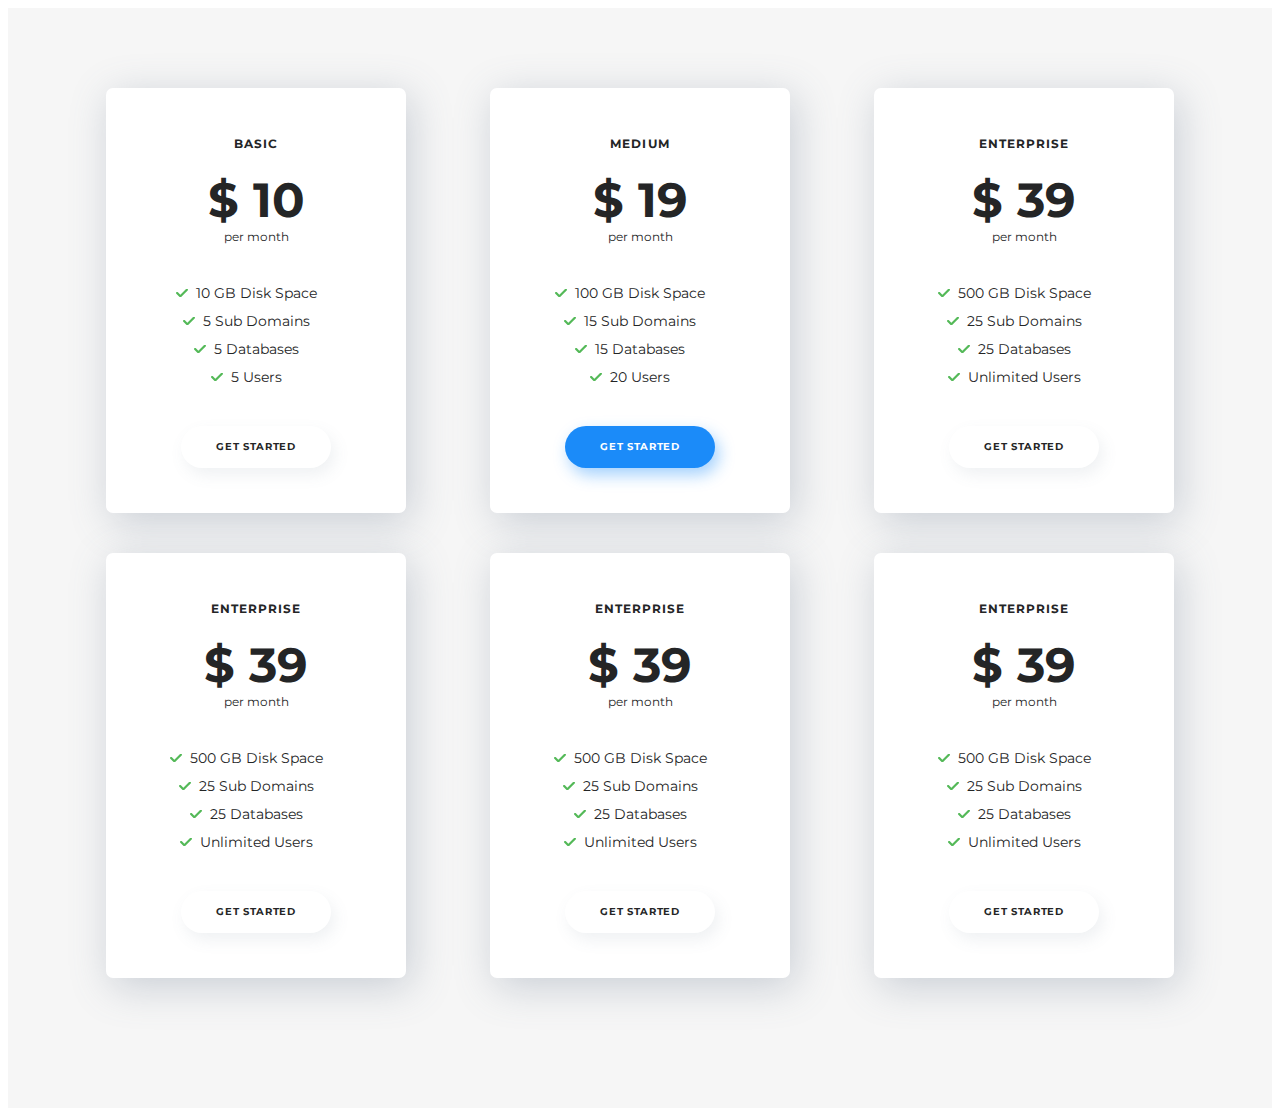
==== commit 33a0aeac: "Update index.html" ====
--- a/index.html
+++ b/index.html
@@ -80,144 +80,6 @@
         </div>
       </div>
       <!-- == END OF PRICES 02 ==-->
-      <!-- ===== END OF: FREE VERSION COMPONENTS-->
-      <!-- == START OF COVER COMPONENTS ==-->
-      <!--include components/covers/01-->
-      <!--include components/covers/02-->
-      <!--include components/covers/03-->
-      <!--include components/covers/05-->
-      <!--include components/covers/06-->
-      <!--include components/covers/07-->
-      <!--include components/covers/08-->
-      <!--include components/covers/09-->
-      <!--include components/covers/11-->
-      <!--include components/covers/12-->
-      <!--include components/covers/13-->
-      <!--include components/covers/14-->
-      <!--include components/covers/15-->
-      <!--include components/covers/17-->
-      <!--include components/covers/18-->
-      <!--include components/covers/19-->
-      <!--include components/covers/20-->
-      <!--include components/covers/21
-      // == END OF COVER COMPONENTS ==
-      // ____________________________
-      // == START OF call_to_action COMPONENTS ==
-      -->
-      <!--include components/call_to_actions/01-->
-      <!--include components/call_to_actions/02-->
-      <!--include components/call_to_actions/03-->
-      <!--include components/call_to_actions/04-->
-      <!--include components/call_to_actions/05-->
-      <!--include components/call_to_actions/06-->
-      <!--include components/call_to_actions/08-->
-      <!--include components/call_to_actions/09-->
-      <!--include components/call_to_actions/10-->
-      <!--include components/call_to_actions/11-->
-      <!--include components/call_to_actions/12-->
-      <!--include components/call_to_actions/13-->
-      <!--include components/call_to_actions/14-->
-      <!--include components/call_to_actions/15-->
-      <!--include components/call_to_actions/16-->
-      <!--include components/call_to_actions/17-->
-      <!--include components/call_to_actions/18-->
-      <!-- == END OF call_to_action COMPONENTS ==-->
-      <!-- ____________________________-->
-      <!-- == START OF FEATURES COMPONENTS ==-->
-      <!--include components/features/01-->
-      <!--include components/features/02-->
-      <!--include components/features/03-->
-      <!--include components/features/04-->
-      <!--include components/features/05-->
-      <!--include components/features/07-->
-      <!--include components/features/08-->
-      <!--include components/features/09-->
-      <!--include components/features/10-->
-      <!--include components/features/11-->
-      <!--include components/features/12-->
-      <!-- == END OF FEATURES COMPONENTS ==-->
-      <!-- ____________________________-->
-      <!-- == START OF PARTNERS COMPONENTS ==-->
-      <!--include components/partners/01/-->
-      <!--include components/partners/02-->
-      <!--include components/partners/03-->
-      <!-- == END OF PARTNERS COMPONENTS ==-->
-      <!-- ____________________________-->
-      <!-- == START OF COUNTERS COMPONENTS ==-->
-      <!--include components/counters/01-->
-      <!--include components/counters/02-->
-      <!--include components/counters/03-->
-      <!-- == END OF COUNTERS COMPONENTS ==-->
-      <!-- ____________________________-->
-      <!-- == START OF TESTIMONIALS COMPONENTS ==-->
-      <!--include components/testimonials/01-->
-      <!--include components/testimonials/02-->
-      <!--include components/testimonials/03-->
-      <!--include components/testimonials/04-->
-      <!--include components/testimonials/05-->
-      <!--include components/testimonials/06-->
-      <!-- == END OF TESTIMONIALS COMPONENTS ==-->
-      <!-- ____________________________-->
-      <!-- == START OF ABOUT COMPONENTS ==-->
-      <!--include components/about/01-->
-      <!--include components/about/02-->
-      <!--include components/about/03-->
-      <!--include components/about/04-->
-      <!--include components/about/05-->
-      <!--include components/about/06-->
-      <!--include components/about/07-->
-      <!--include components/about/08-->
-      <!-- == END OF ABOUT COMPONENTS ==-->
-      <!-- ____________________________-->
-      <!-- == START OF CONTENTS COMPONENTS ==-->
-      <!--include components/contents/01-->
-      <!--include components/contents/02-->
-      <!--include components/contents/03-->
-      <!--include components/contents/04-->
-      <!--include components/contents/05-->
-      <!-- == END OF CONTENTS COMPONENTS ==-->
-      <!-- ____________________________-->
-      <!-- == START OF TEAM COMPONENTS ==-->
-      <!--include components/team/01-->
-      <!--include components/team/02-->
-      <!--include components/team/03-->
-      <!-- == END OF TEAM COMPONENTS ==-->
-      <!-- ____________________________-->
-      <!-- == START OF WORKS COMPONENTS ==-->
-      <!--include components/works/01-->
-      <!--include components/works/02-->
-      <!--include components/works/03-->
-      <!--include components/works/04-->
-      <!-- == END OF WORKS COMPONENTS ==-->
-      <!-- ____________________________-->
-      <!-- == START OF FOOTERS COMPONENTS ==-->
-      <!--include components/footers/01-->
-      <!--include components/footers/02-->
-      <!--include components/footers/03-->
-      <!--include components/footers/04-->
-      <!--include components/footers/06-->
-      <!--include components/footers/07-->
-      <!-- == END OF FOOTERS COMPONENTS ==-->
-      <!-- ____________________________-->
-      <!-- == START OF PRICE PLANS COMPONENTS ==-->
-      <!--include components/prices/01-->
-      <!--include components/prices/03-->
-      <!--include components/prices/04-->
-      <!-- == END OF PRICE PLANS COMPONENTS ==-->
-      <!-- ____________________________-->
-      <!-- == START OF VIDEO POPUP COMPONENT ==-->
-      <!-- == START OF VIDEO POPUP ==-->
-      <div data-popup-name="video" class="popup popup--video js-popup">
-        <button title="close" class="popup__close_btn js-close-all-popups"></button>
-        <iframe src="https://www.youtube.com/embed/9ZfN87gSjvI" frameborder="0" allowfullscreen class="popup__video_frame"></iframe>
-      </div>
-      <!-- == END OF VIDEO POPUP ==-->
-      <!-- == END OF VIDEO POPUP COMPONENT ==-->
-      <!-- ____________________________-->
-      <!-- Never miss free updates and get new breathtaking components first!-->
-      <!-- https://twitter.com/ui_market-->
-      <!-- Feel free to ask any questions: hello@ui-market.com-->
     </main>
   </body>
-  <div class="js-overlay js-close-navigation js-close-menu overlay"></div>
 </html>
--- a/css/main.css
+++ b/css/main.css
@@ -1712,7 +1712,7 @@
       margin: 0 auto 15px; } }
 
 .prices__item--accent--02 {
-  margin: 0 50px;
+  margin: 20px 40px;
   background-color: white;
   -webkit-box-shadow: 5px 8.7px 40px rgba(99, 117, 138, 0.3);
   -moz-box-shadow: 5px 8.7px 40px rgba(99, 117, 138, 0.3);
@@ -2368,4 +2368,4 @@
 }
 .btntoTop.active:hover{
   opacity: 0.8
-}+}
